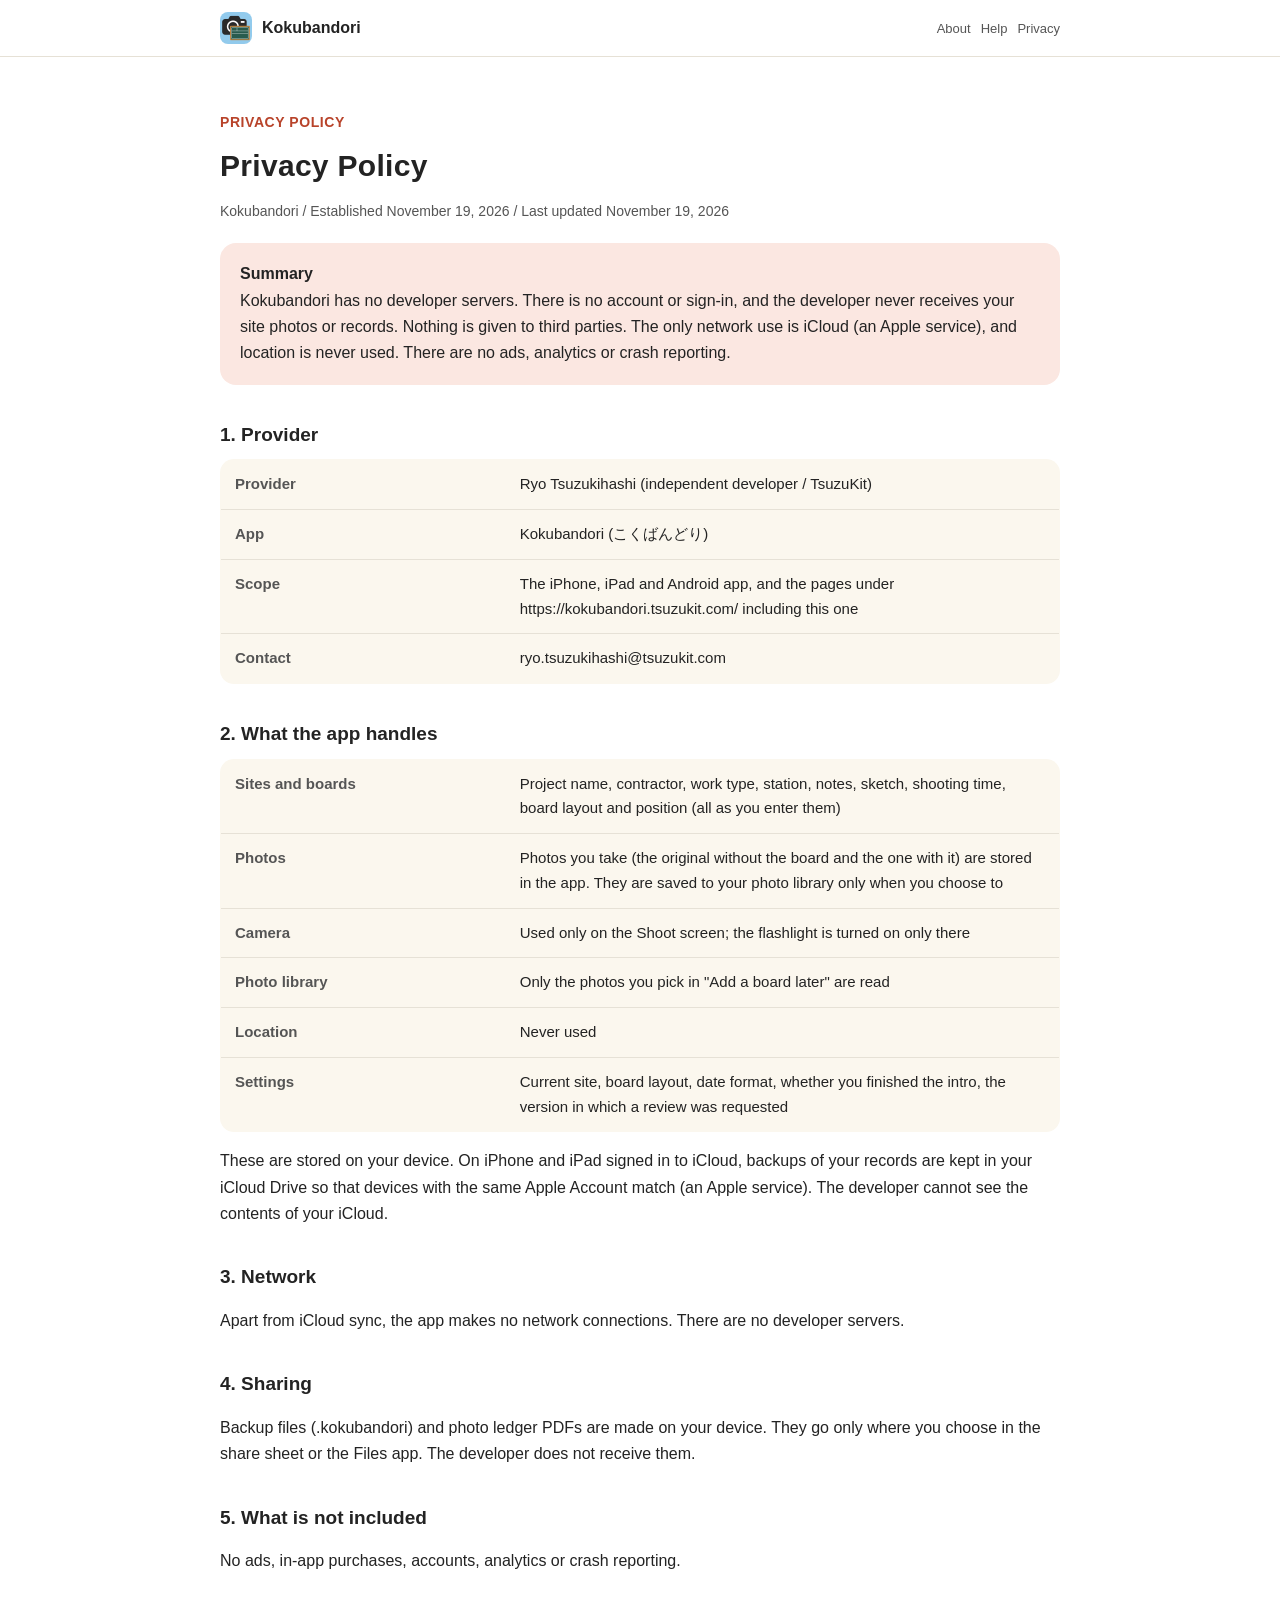
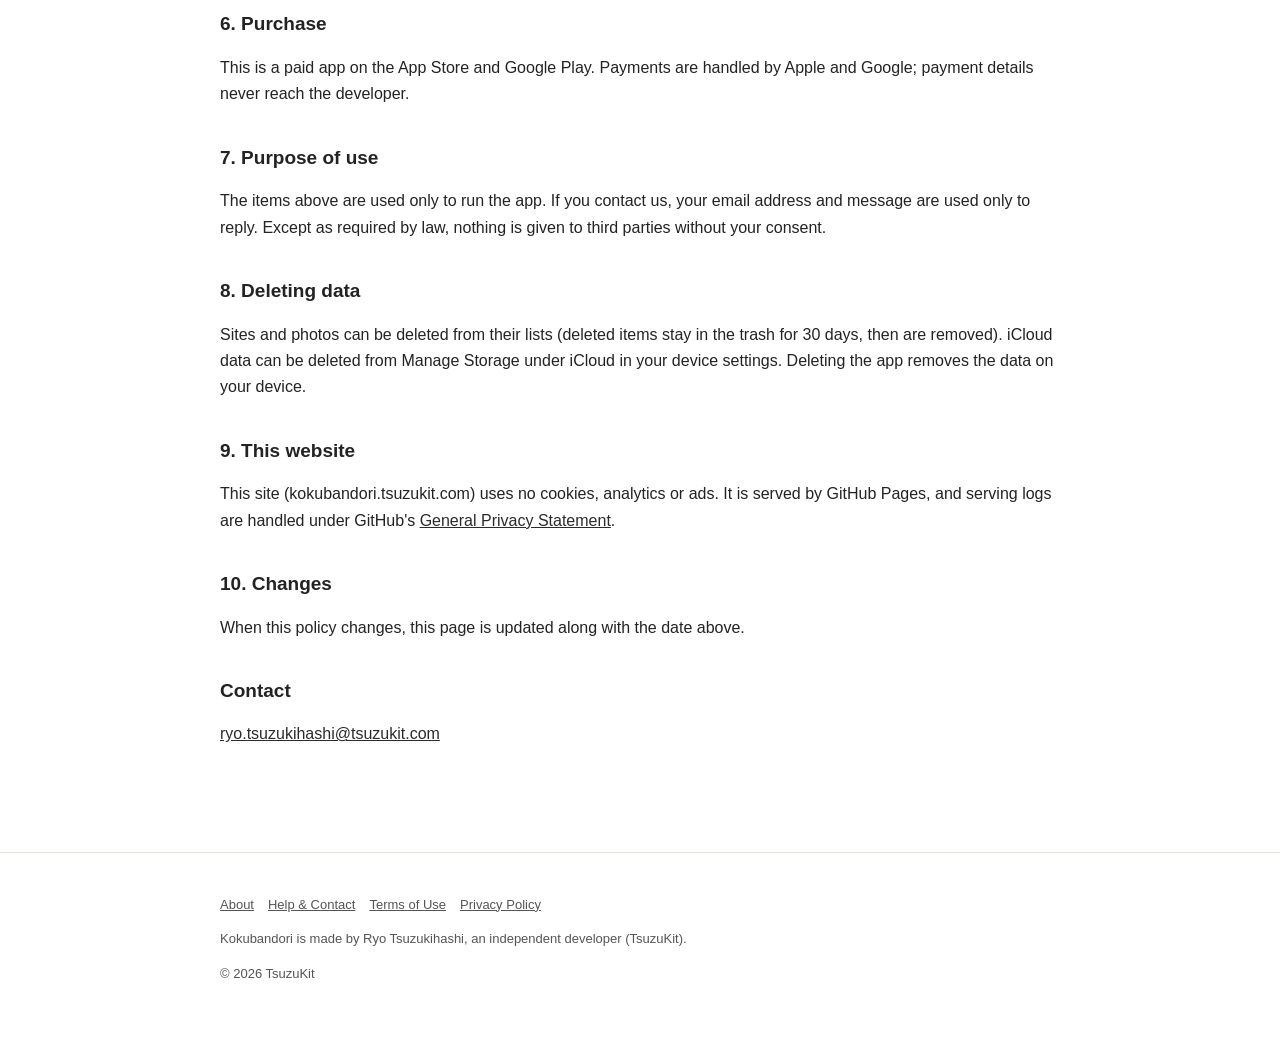
==== privacy.html @ 004f31d9 "Kokubandori のサイトを出す" ====
<!DOCTYPE html>
<html lang="ja" data-title-ja="プライバシーポリシー - こくばんどり" data-title-en="Privacy Policy - Kokubandori">
<head>
<meta charset="UTF-8">
<meta name="viewport" content="width=device-width, initial-scale=1">
<script>(function(){var l=navigator.languages&&navigator.languages.length?navigator.languages:[navigator.language||"ja"],p="en";for(var i=0;i<l.length;i++){var c=String(l[i]).toLowerCase();if(c.indexOf("ja")===0){p="ja";break}if(c.indexOf("en")===0){p="en";break}}var d=document.documentElement;d.lang=p;var t=d.getAttribute("data-title-"+p);if(t){document.title=t}})();</script>
<title>プライバシーポリシー - こくばんどり</title>
<meta name="description" content="こくばんどりのプライバシーポリシー。開発者は個人情報を集めません。現場の写真と記録は端末の外に送りません。 / Privacy Policy for Kokubandori. The developer collects no personal information. Your site photos and records never leave your device.">
<meta property="og:title" content="プライバシーポリシー - こくばんどり">
<meta property="og:description" content="こくばんどりのプライバシーポリシー。開発者は個人情報を集めません。現場の写真と記録は端末の外に送りません。">
<meta property="og:type" content="website">
<meta property="og:url" content="https://kokubandori.tsuzukit.com/privacy.html">
<meta property="og:image" content="https://kokubandori.tsuzukit.com/assets/og.jpg">
<link rel="icon" href="assets/icon.png">
<link rel="apple-touch-icon" href="assets/icon.png">
<link rel="stylesheet" href="style.css">
</head>
<body>
<div data-l="ja" lang="ja">
<header class="site"><div class="wrap">
<a class="brand" href="./"><img src="assets/icon.png" alt="" width="32" height="32">こくばんどり</a>
<nav class="site"><a href="./">紹介</a><a href="support.html">使い方</a><a href="privacy.html">プライバシー</a></nav>
</div></header>
<main class="wrap">
<article class="doc">
<p class="eyebrow">PRIVACY POLICY</p>
<h1>プライバシーポリシー</h1>
<p class="meta">こくばんどり／制定日 2026年11月19日／改定日 2026年11月19日</p>
<div class="summary"><strong>このポリシーの要旨</strong><br>こくばんどりは、開発者のサーバーを持たないアプリです。アカウント登録やログインはなく、開発者があなたの現場の写真や記録を受け取ることはありません。第三者に渡すこともありません。通信は iCloud（Apple のサービス）だけで、位置情報は使いません。広告、分析ツール、クラッシュを報告する仕組みは入れていません。</div>
<h2>1. 提供者</h2>
<table>
<tr><th>提供者</th><td>續橋涼（個人開発者 / TsuzuKit）</td></tr>
<tr><th>アプリ名</th><td>こくばんどり（英語名 Kokubandori）</td></tr>
<tr><th>対象</th><td>iPhone・iPad・Android 向けアプリと、このページを含む https://kokubandori.tsuzukit.com/ 配下のページ</td></tr>
<tr><th>連絡先</th><td>ryo.tsuzukihashi@tsuzukit.com</td></tr>
</table>
<h2>2. アプリが扱うもの</h2>
<table>
<tr><th>現場と黒板の記録</th><td>工事名・施工者・工種・測点・備考・略図・撮影日時・黒板の様式と位置（どれもあなたが入れたもの）</td></tr>
<tr><th>写真</th><td>撮った写真（黒板なしの元と黒板つき）はアプリの中に保存します。写真のライブラリへの保存は、あなたが選んだときだけです</td></tr>
<tr><th>カメラ</th><td>［撮る］の画面でだけ使います。ライトもこの画面でだけ点けます</td></tr>
<tr><th>写真のライブラリ</th><td>「あとから黒板」で、あなたが選んだ写真だけを読みます</td></tr>
<tr><th>位置</th><td>使いません</td></tr>
<tr><th>アプリの設定</th><td>いまの現場・黒板の様式・日付の書き方・案内を終えたかどうか・レビューのお願いを出した版</td></tr>
</table>
<p>これらは端末の中に保存します。iCloud に入っている iPhone・iPad では、記録の控えをあなたの iCloud Drive に置き、同じ Apple アカウントの端末でそろえます（Apple のサービス）。開発者は、あなたの iCloud の中身を見ることはできません。</p>
<h2>3. 通信</h2>
<p>iCloud との同期のほかに、通信はしません。開発者のサーバーはありません。</p>
<h2>4. 書き出し</h2>
<p>控えのファイル（.kokubandori）と写真台帳の PDF は端末の中で作ります。送り先は、あなたが共有の画面やファイル App で選んだ場所です。開発者には届きません。</p>
<h2>5. 入れていないもの</h2>
<p>広告・アプリ内課金・アカウント登録・分析ツール・クラッシュの報告は入れていません。</p>
<h2>6. 購入</h2>
<p>本アプリは App Store と Google Play の有料アプリです。お支払いは Apple・Google が処理し、支払いの情報は開発者には届きません。</p>
<h2>7. 情報を使う目的</h2>
<p>上のものは、アプリを動かすためだけに使います。お問い合わせをいただいたときは、メールアドレスと内容をお返事のためだけに使います。法令にもとづく場合を除き、本人の同意なく第三者に渡すことはありません。</p>
<h2>8. 消したいとき</h2>
<p>現場と写真は、それぞれの一覧から消せます（消したものはゴミ箱に30日残り、そのあと消えます）。iCloud の記録は、端末の設定の iCloud の「ストレージを管理」から消せます。アプリを消すと、端末の中のデータは消えます。</p>
<h2>9. このウェブサイトについて</h2>
<p>このサイト（kokubandori.tsuzukit.com）は、Cookie も、アクセスを計測する仕組みも、広告も使っていません。サイトは GitHub Pages で配信しており、配信の記録は GitHub の <a href="https://docs.github.com/ja/site-policy/privacy-policies/github-general-privacy-statement">プライバシーについての声明</a> に沿って扱われます。</p>
<h2>10. 改定</h2>
<p>このポリシーを変えるときは、このページを書きかえ、上の改定日を新しくします。</p>
<h2>お問い合わせ</h2>
<p><a href="mailto:ryo.tsuzukihashi@tsuzukit.com">ryo.tsuzukihashi@tsuzukit.com</a></p>
</article>
</main>
<footer class="site"><div class="wrap">
<p><a href="./">紹介</a><a href="support.html">使い方とお問い合わせ</a><a href="terms.html">利用規約</a><a href="privacy.html">プライバシーポリシー</a></p>
<p>こくばんどりは、個人開発者の續橋涼（TsuzuKit）が作っているアプリです。</p>
<p>© 2026 TsuzuKit</p>
</div></footer>
</div>
<div data-l="en" lang="en">
<header class="site"><div class="wrap">
<a class="brand" href="./"><img src="assets/icon.png" alt="" width="32" height="32">Kokubandori</a>
<nav class="site"><a href="./">About</a><a href="support.html">Help</a><a href="privacy.html">Privacy</a></nav>
</div></header>
<main class="wrap">
<article class="doc">
<p class="eyebrow">PRIVACY POLICY</p>
<h1>Privacy Policy</h1>
<p class="meta">Kokubandori / Established November 19, 2026 / Last updated November 19, 2026</p>
<div class="summary"><strong>Summary</strong><br>Kokubandori has no developer servers. There is no account or sign-in, and the developer never receives your site photos or records. Nothing is given to third parties. The only network use is iCloud (an Apple service), and location is never used. There are no ads, analytics or crash reporting.</div>
<h2>1. Provider</h2>
<table>
<tr><th>Provider</th><td>Ryo Tsuzukihashi (independent developer / TsuzuKit)</td></tr>
<tr><th>App</th><td>Kokubandori (こくばんどり)</td></tr>
<tr><th>Scope</th><td>The iPhone, iPad and Android app, and the pages under https://kokubandori.tsuzukit.com/ including this one</td></tr>
<tr><th>Contact</th><td>ryo.tsuzukihashi@tsuzukit.com</td></tr>
</table>
<h2>2. What the app handles</h2>
<table>
<tr><th>Sites and boards</th><td>Project name, contractor, work type, station, notes, sketch, shooting time, board layout and position (all as you enter them)</td></tr>
<tr><th>Photos</th><td>Photos you take (the original without the board and the one with it) are stored in the app. They are saved to your photo library only when you choose to</td></tr>
<tr><th>Camera</th><td>Used only on the Shoot screen; the flashlight is turned on only there</td></tr>
<tr><th>Photo library</th><td>Only the photos you pick in "Add a board later" are read</td></tr>
<tr><th>Location</th><td>Never used</td></tr>
<tr><th>Settings</th><td>Current site, board layout, date format, whether you finished the intro, the version in which a review was requested</td></tr>
</table>
<p>These are stored on your device. On iPhone and iPad signed in to iCloud, backups of your records are kept in your iCloud Drive so that devices with the same Apple Account match (an Apple service). The developer cannot see the contents of your iCloud.</p>
<h2>3. Network</h2>
<p>Apart from iCloud sync, the app makes no network connections. There are no developer servers.</p>
<h2>4. Sharing</h2>
<p>Backup files (.kokubandori) and photo ledger PDFs are made on your device. They go only where you choose in the share sheet or the Files app. The developer does not receive them.</p>
<h2>5. What is not included</h2>
<p>No ads, in-app purchases, accounts, analytics or crash reporting.</p>
<h2>6. Purchase</h2>
<p>This is a paid app on the App Store and Google Play. Payments are handled by Apple and Google; payment details never reach the developer.</p>
<h2>7. Purpose of use</h2>
<p>The items above are used only to run the app. If you contact us, your email address and message are used only to reply. Except as required by law, nothing is given to third parties without your consent.</p>
<h2>8. Deleting data</h2>
<p>Sites and photos can be deleted from their lists (deleted items stay in the trash for 30 days, then are removed). iCloud data can be deleted from Manage Storage under iCloud in your device settings. Deleting the app removes the data on your device.</p>
<h2>9. This website</h2>
<p>This site (kokubandori.tsuzukit.com) uses no cookies, analytics or ads. It is served by GitHub Pages, and serving logs are handled under GitHub's <a href="https://docs.github.com/en/site-policy/privacy-policies/github-general-privacy-statement">General Privacy Statement</a>.</p>
<h2>10. Changes</h2>
<p>When this policy changes, this page is updated along with the date above.</p>
<h2>Contact</h2>
<p><a href="mailto:ryo.tsuzukihashi@tsuzukit.com">ryo.tsuzukihashi@tsuzukit.com</a></p>
</article>
</main>
<footer class="site"><div class="wrap">
<p><a href="./">About</a><a href="support.html">Help & Contact</a><a href="terms.html">Terms of Use</a><a href="privacy.html">Privacy Policy</a></p>
<p>Kokubandori is made by Ryo Tsuzukihashi, an independent developer (TsuzuKit).</p>
<p>© 2026 TsuzuKit</p>
</div></footer>
</div>
</body>
</html>
---- style.css ----
/* こくばんどり — 白い地・墨の文字・朱の差し色（白の上で 4.5:1 以上） */
:root {
  --paper: #ffffff; --card: #fbf7ee; --ink: #232323; --sub: #555555; --line: #e6e1d6;
  --vermilion: #b8432a; --vermilion-soft: #fbe7e1; --navy: #2b2b2b; --correct: #3f7a33;
}
@media (prefers-color-scheme: dark) {
  :root { --paper: #121418; --card: #1b1e24; --ink: #eef0f4; --sub: #b4b9c4; --line: #2a2f38;
    --vermilion: #ffd45c; --vermilion-soft: #2a2618; --navy: #ffd45c; --correct: #9fd08c; }
}
* { box-sizing: border-box; }
html { -webkit-text-size-adjust: 100%; }
body { margin: 0; background: var(--paper); color: var(--ink); line-height: 1.8;
  font-family: -apple-system, BlinkMacSystemFont, "Hiragino Sans", "Hiragino Kaku Gothic ProN", "Noto Sans JP", sans-serif; }
a { color: var(--navy); }
.wrap { max-width: 880px; margin: 0 auto; padding: 0 20px; }
header.site { border-bottom: 1px solid var(--line); background: var(--paper); position: sticky; top: 0; z-index: 5; }
header.site .wrap { display: flex; align-items: center; gap: 16px; min-height: 56px; }
.brand { display: flex; align-items: center; gap: 10px; font-weight: 800; text-decoration: none; color: var(--ink); margin-right: auto; }
.brand img { width: 32px; height: 32px; border-radius: 8px; }
nav.site a { font-size: 14px; text-decoration: none; color: var(--sub); margin-left: 14px; white-space: nowrap; }
nav.site a:hover { color: var(--ink); }
.hero { padding: 56px 0 40px; display: grid; gap: 32px; align-items: center; }
@media (min-width: 760px) { .hero { grid-template-columns: 1.1fr 0.9fr; } }
.eyebrow { color: var(--vermilion); font-weight: 700; font-size: 14px; letter-spacing: 0.04em; }
h1 { font-size: clamp(30px, 6vw, 46px); line-height: 1.35; margin: 8px 0 16px; letter-spacing: 0.01em; }
h2 { font-size: 24px; margin: 56px 0 16px; line-height: 1.5; }
h3 { font-size: 17px; margin: 0 0 6px; }
.lead { font-size: 17px; color: var(--sub); }
.cta { display: inline-block; margin-top: 20px; background: var(--vermilion); color: #ffffff; font-weight: 700; text-decoration: none;
  padding: 14px 26px; border-radius: 16px; }
.note { font-size: 13px; color: var(--sub); }
.hero img { width: 100%; max-width: 320px; height: auto; justify-self: center; }
.grid { display: grid; gap: 14px; }
@media (min-width: 700px) { .grid.two { grid-template-columns: 1fr 1fr; } .grid.three { grid-template-columns: repeat(3, 1fr); } }
.card { background: var(--card); border: 1px solid var(--line); border-radius: 18px; padding: 20px; }
.card.em { background: var(--vermilion-soft); border-color: transparent; }
.steps { counter-reset: step; }
.steps .card { position: relative; padding-left: 62px; }
.steps .card::before { counter-increment: step; content: counter(step); position: absolute; left: 18px; top: 18px; width: 32px; height: 32px;
  border-radius: 50%; border: 2.5px solid var(--vermilion); color: var(--vermilion); font-weight: 800; display: grid; place-items: center; }
table { width: 100%; border-collapse: collapse; background: var(--card); border: 1px solid var(--line); border-radius: 14px; overflow: hidden; }
th, td { text-align: left; padding: 12px 14px; border-bottom: 1px solid var(--line); vertical-align: top; font-size: 15px; }
th { width: 34%; color: var(--sub); font-weight: 600; }
tr:last-child th, tr:last-child td { border-bottom: none; }
.doc { padding: 40px 0 24px; }
.doc h1 { font-size: 30px; }
.doc h2 { font-size: 19px; margin: 36px 0 10px; }
.doc .meta { color: var(--sub); font-size: 14px; }
.doc .summary { background: var(--vermilion-soft); border-radius: 16px; padding: 18px 20px; margin: 20px 0; }
details { background: var(--card); border: 1px solid var(--line); border-radius: 14px; padding: 14px 18px; }
details + details { margin-top: 10px; }
summary { font-weight: 700; cursor: pointer; }
footer.site { border-top: 1px solid var(--line); margin-top: 64px; padding: 28px 0 48px; color: var(--sub); font-size: 13px; }
footer.site a { color: var(--sub); margin-right: 14px; }
.qid { font-family: ui-monospace, SFMono-Regular, Menlo, monospace; background: var(--card); border: 1px solid var(--line);
  border-radius: 8px; padding: 2px 8px; }
/* 端末の言語に合うほうだけ見せる（build.py が両方を1ページに入れる） */
html[lang="ja"] [data-l="en"], html[lang="en"] [data-l="ja"] { display: none; }
[lang="en"] { line-height: 1.65; }
[lang="en"] h1 { line-height: 1.2; }
[lang="en"] nav.site a { font-size: 13px; margin-left: 10px; }
@media (max-width: 480px) { nav.site a { font-size: 12px; margin-left: 8px; } header.site .wrap { gap: 4px; } .brand { gap: 7px; font-size: 15px; } }
.brand { white-space: nowrap; flex-shrink: 0; }
/* 幅の狭い画面では、上の帯の「紹介」を出さない（左のアプリ名が同じ行き先） */
@media (max-width: 480px) { nav.site a:first-child { display: none; } }
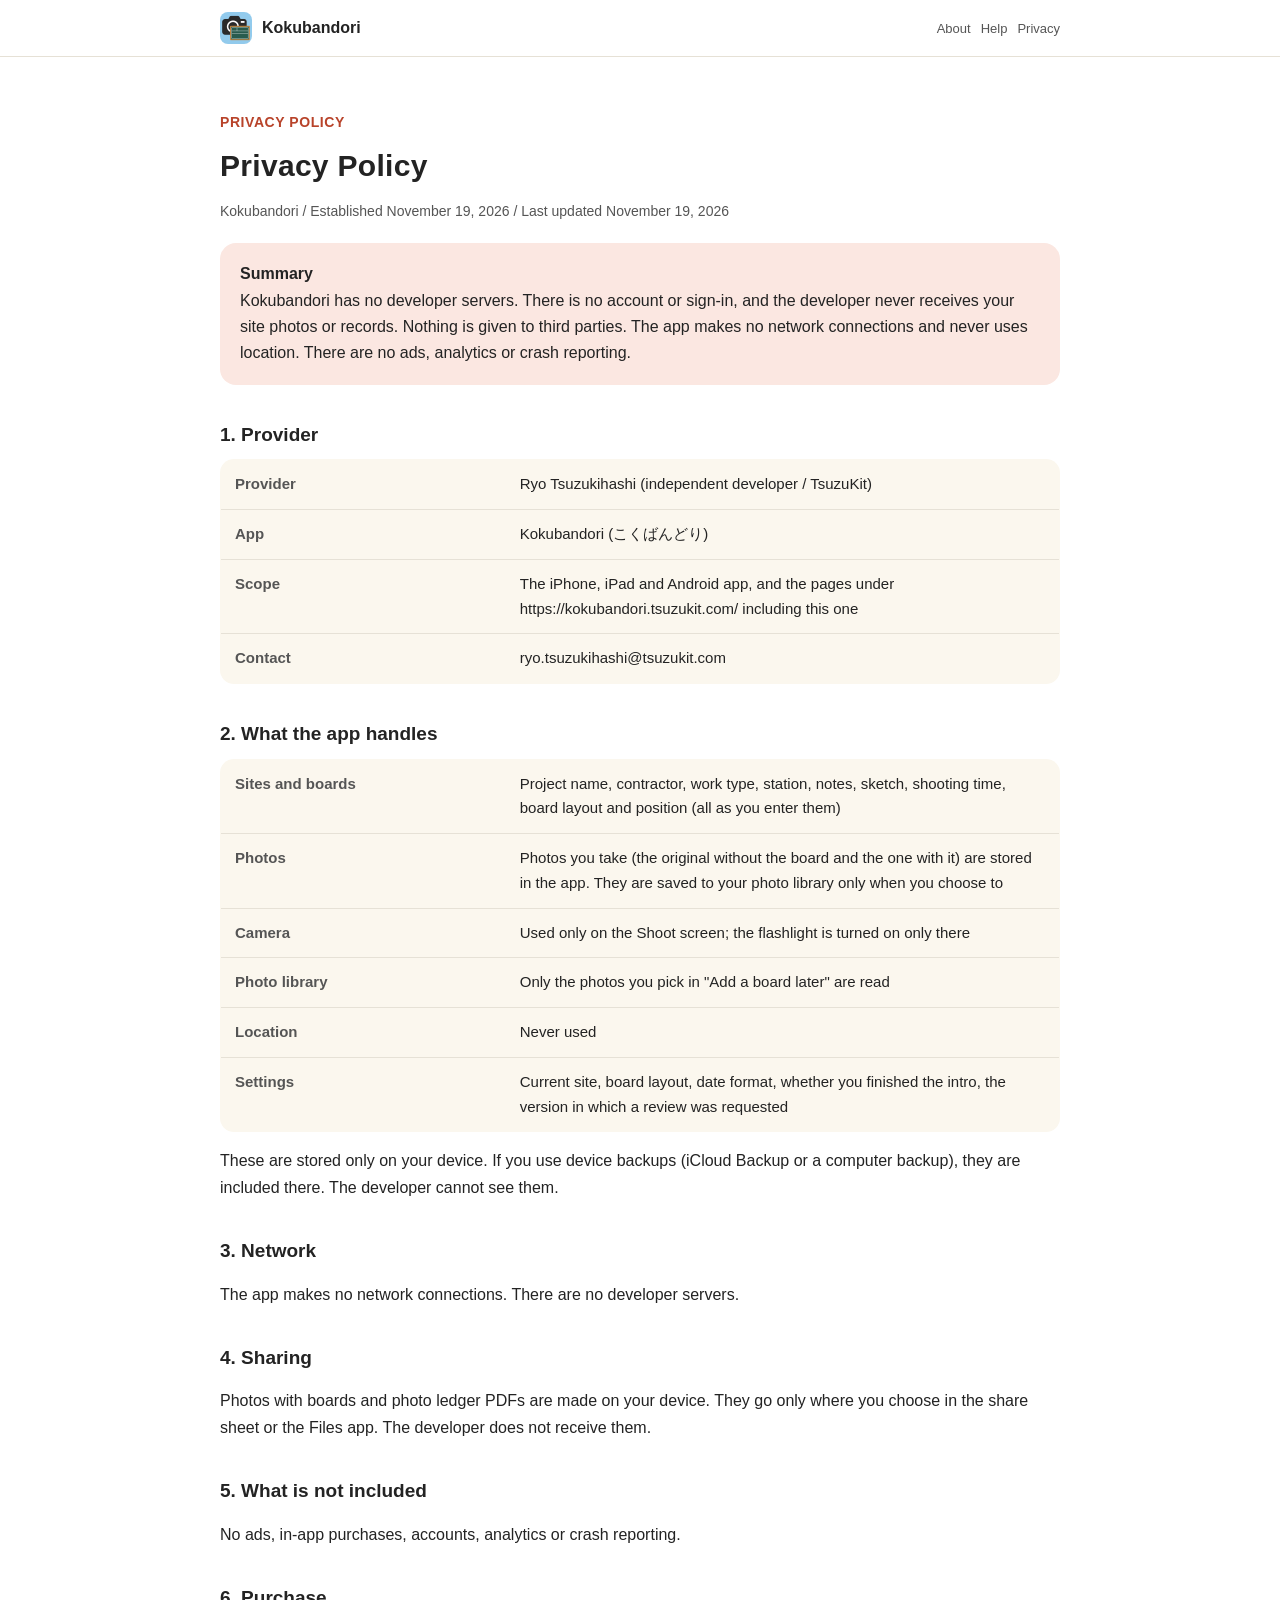
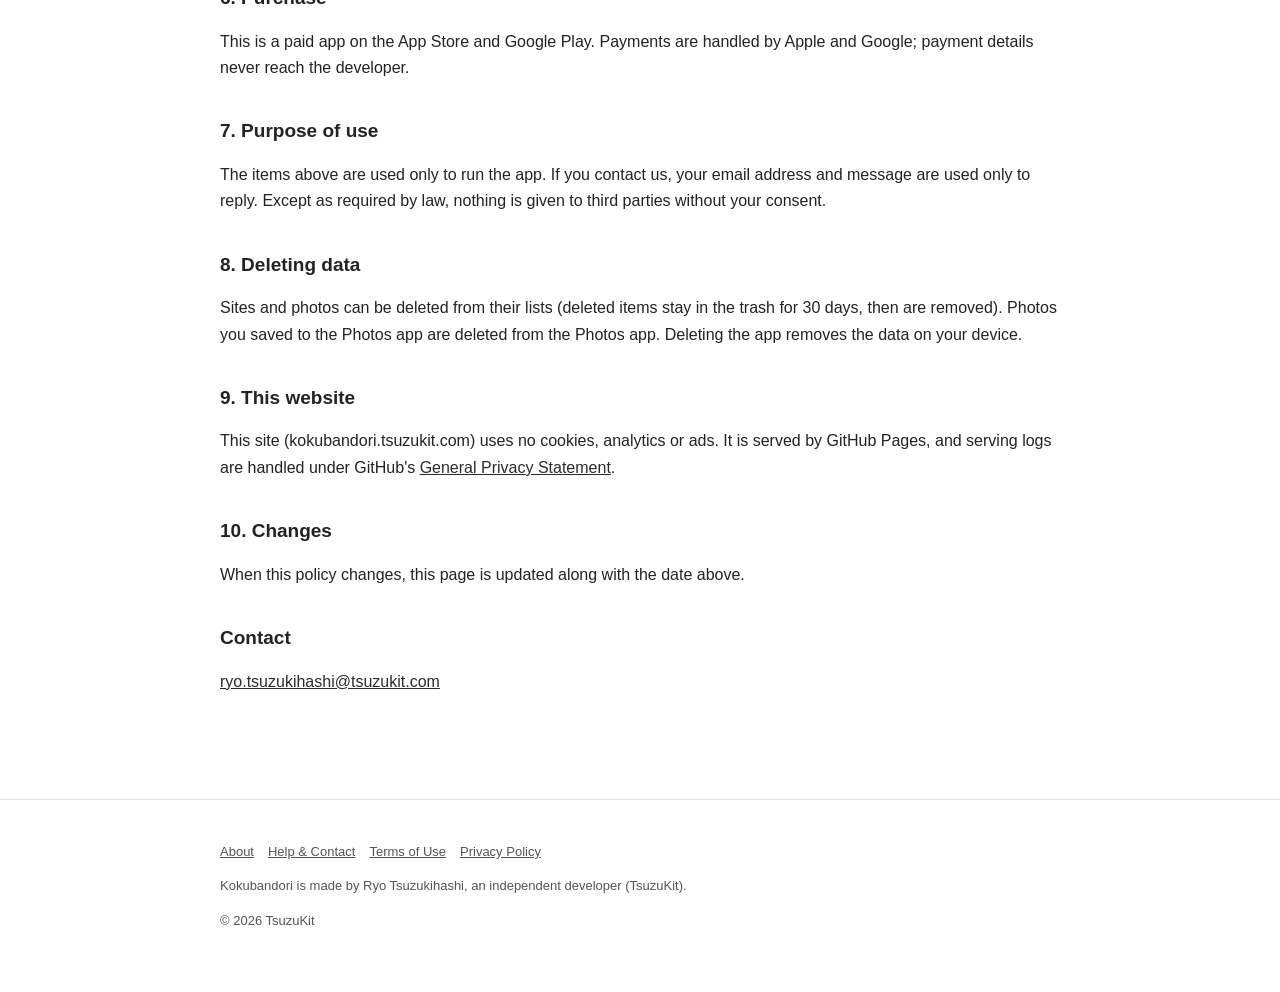
==== commit 050211f7: "通信しない・端末の中だけ・撮った日で選ぶに合わせて文を直す" ====
--- a/privacy.html
+++ b/privacy.html
@@ -26,7 +26,7 @@
 <p class="eyebrow">PRIVACY POLICY</p>
 <h1>プライバシーポリシー</h1>
 <p class="meta">こくばんどり／制定日 2026年11月19日／改定日 2026年11月19日</p>
-<div class="summary"><strong>このポリシーの要旨</strong><br>こくばんどりは、開発者のサーバーを持たないアプリです。アカウント登録やログインはなく、開発者があなたの現場の写真や記録を受け取ることはありません。第三者に渡すこともありません。通信は iCloud（Apple のサービス）だけで、位置情報は使いません。広告、分析ツール、クラッシュを報告する仕組みは入れていません。</div>
+<div class="summary"><strong>このポリシーの要旨</strong><br>こくばんどりは、開発者のサーバーを持たないアプリです。アカウント登録やログインはなく、開発者があなたの現場の写真や記録を受け取ることはありません。第三者に渡すこともありません。アプリは通信をせず、位置情報も使いません。広告、分析ツール、クラッシュを報告する仕組みは入れていません。</div>
 <h2>1. 提供者</h2>
 <table>
 <tr><th>提供者</th><td>續橋涼（個人開発者 / TsuzuKit）</td></tr>
@@ -43,11 +43,11 @@
 <tr><th>位置</th><td>使いません</td></tr>
 <tr><th>アプリの設定</th><td>いまの現場・黒板の様式・日付の書き方・案内を終えたかどうか・レビューのお願いを出した版</td></tr>
 </table>
-<p>これらは端末の中に保存します。iCloud に入っている iPhone・iPad では、記録の控えをあなたの iCloud Drive に置き、同じ Apple アカウントの端末でそろえます（Apple のサービス）。開発者は、あなたの iCloud の中身を見ることはできません。</p>
+<p>これらは端末の中にだけ保存します。端末のバックアップ（iCloud バックアップやパソコンへのバックアップ）を使っている場合は、その中に含まれます。開発者は、その中身を見ることはできません。</p>
 <h2>3. 通信</h2>
-<p>iCloud との同期のほかに、通信はしません。開発者のサーバーはありません。</p>
+<p>アプリは通信をしません。開発者のサーバーはありません。</p>
 <h2>4. 書き出し</h2>
-<p>控えのファイル（.kokubandori）と写真台帳の PDF は端末の中で作ります。送り先は、あなたが共有の画面やファイル App で選んだ場所です。開発者には届きません。</p>
+<p>黒板つきの写真と写真台帳の PDF は端末の中で作ります。送り先は、あなたが共有の画面やファイル App で選んだ場所です。開発者には届きません。</p>
 <h2>5. 入れていないもの</h2>
 <p>広告・アプリ内課金・アカウント登録・分析ツール・クラッシュの報告は入れていません。</p>
 <h2>6. 購入</h2>
@@ -55,7 +55,7 @@
 <h2>7. 情報を使う目的</h2>
 <p>上のものは、アプリを動かすためだけに使います。お問い合わせをいただいたときは、メールアドレスと内容をお返事のためだけに使います。法令にもとづく場合を除き、本人の同意なく第三者に渡すことはありません。</p>
 <h2>8. 消したいとき</h2>
-<p>現場と写真は、それぞれの一覧から消せます（消したものはゴミ箱に30日残り、そのあと消えます）。iCloud の記録は、端末の設定の iCloud の「ストレージを管理」から消せます。アプリを消すと、端末の中のデータは消えます。</p>
+<p>現場と写真は、それぞれの一覧から消せます（消したものはゴミ箱に30日残り、そのあと消えます）。写真のアプリに保存した写真は、写真のアプリから消してください。アプリを消すと、端末の中のデータは消えます。</p>
 <h2>9. このウェブサイトについて</h2>
 <p>このサイト（kokubandori.tsuzukit.com）は、Cookie も、アクセスを計測する仕組みも、広告も使っていません。サイトは GitHub Pages で配信しており、配信の記録は GitHub の <a href="https://docs.github.com/ja/site-policy/privacy-policies/github-general-privacy-statement">プライバシーについての声明</a> に沿って扱われます。</p>
 <h2>10. 改定</h2>
@@ -80,7 +80,7 @@
 <p class="eyebrow">PRIVACY POLICY</p>
 <h1>Privacy Policy</h1>
 <p class="meta">Kokubandori / Established November 19, 2026 / Last updated November 19, 2026</p>
-<div class="summary"><strong>Summary</strong><br>Kokubandori has no developer servers. There is no account or sign-in, and the developer never receives your site photos or records. Nothing is given to third parties. The only network use is iCloud (an Apple service), and location is never used. There are no ads, analytics or crash reporting.</div>
+<div class="summary"><strong>Summary</strong><br>Kokubandori has no developer servers. There is no account or sign-in, and the developer never receives your site photos or records. Nothing is given to third parties. The app makes no network connections and never uses location. There are no ads, analytics or crash reporting.</div>
 <h2>1. Provider</h2>
 <table>
 <tr><th>Provider</th><td>Ryo Tsuzukihashi (independent developer / TsuzuKit)</td></tr>
@@ -97,11 +97,11 @@
 <tr><th>Location</th><td>Never used</td></tr>
 <tr><th>Settings</th><td>Current site, board layout, date format, whether you finished the intro, the version in which a review was requested</td></tr>
 </table>
-<p>These are stored on your device. On iPhone and iPad signed in to iCloud, backups of your records are kept in your iCloud Drive so that devices with the same Apple Account match (an Apple service). The developer cannot see the contents of your iCloud.</p>
+<p>These are stored only on your device. If you use device backups (iCloud Backup or a computer backup), they are included there. The developer cannot see them.</p>
 <h2>3. Network</h2>
-<p>Apart from iCloud sync, the app makes no network connections. There are no developer servers.</p>
+<p>The app makes no network connections. There are no developer servers.</p>
 <h2>4. Sharing</h2>
-<p>Backup files (.kokubandori) and photo ledger PDFs are made on your device. They go only where you choose in the share sheet or the Files app. The developer does not receive them.</p>
+<p>Photos with boards and photo ledger PDFs are made on your device. They go only where you choose in the share sheet or the Files app. The developer does not receive them.</p>
 <h2>5. What is not included</h2>
 <p>No ads, in-app purchases, accounts, analytics or crash reporting.</p>
 <h2>6. Purchase</h2>
@@ -109,7 +109,7 @@
 <h2>7. Purpose of use</h2>
 <p>The items above are used only to run the app. If you contact us, your email address and message are used only to reply. Except as required by law, nothing is given to third parties without your consent.</p>
 <h2>8. Deleting data</h2>
-<p>Sites and photos can be deleted from their lists (deleted items stay in the trash for 30 days, then are removed). iCloud data can be deleted from Manage Storage under iCloud in your device settings. Deleting the app removes the data on your device.</p>
+<p>Sites and photos can be deleted from their lists (deleted items stay in the trash for 30 days, then are removed). Photos you saved to the Photos app are deleted from the Photos app. Deleting the app removes the data on your device.</p>
 <h2>9. This website</h2>
 <p>This site (kokubandori.tsuzukit.com) uses no cookies, analytics or ads. It is served by GitHub Pages, and serving logs are handled under GitHub's <a href="https://docs.github.com/en/site-policy/privacy-policies/github-general-privacy-statement">General Privacy Statement</a>.</p>
 <h2>10. Changes</h2>
